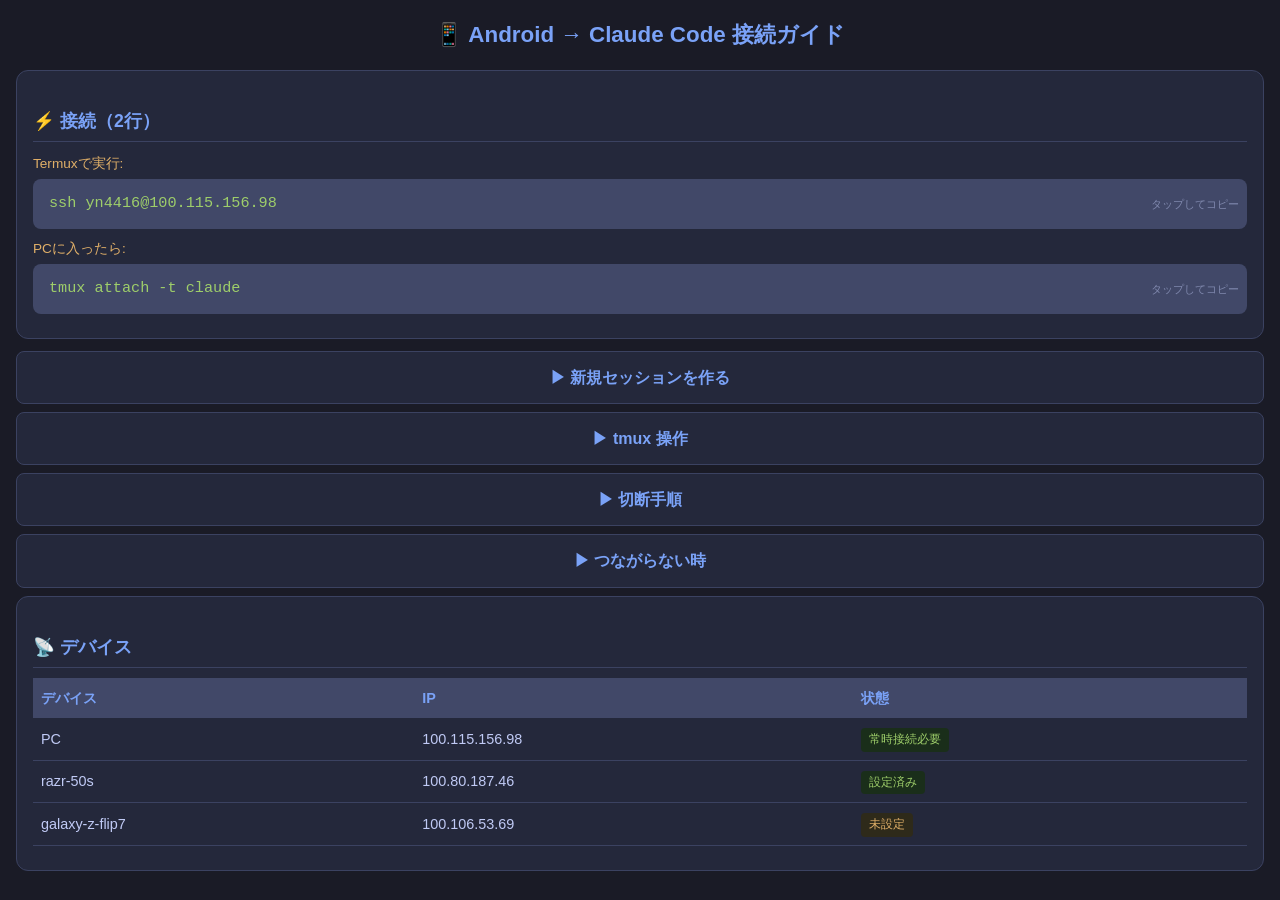
==== index.html @ 0fec6620 "Android SSH接続ガイド" ====
<!DOCTYPE html>
<html lang="ja">
<head>
<meta charset="UTF-8">
<meta name="viewport" content="width=device-width, initial-scale=1.0">
<title>Android SSH接続ガイド</title>
<style>
  :root {
    --bg: #1a1b26;
    --card: #24283b;
    --text: #c0caf5;
    --accent: #7aa2f7;
    --green: #9ece6a;
    --red: #f7768e;
    --yellow: #e0af68;
    --border: #3b4261;
    --code-bg: #414868;
  }
  * { margin: 0; padding: 0; box-sizing: border-box; }
  body {
    font-family: -apple-system, 'Noto Sans JP', sans-serif;
    background: var(--bg);
    color: var(--text);
    padding: 16px;
    line-height: 1.7;
  }
  h1 { color: var(--accent); font-size: 1.4em; margin-bottom: 16px; text-align: center; }
  h2 { color: var(--accent); font-size: 1.1em; margin: 20px 0 10px; border-bottom: 1px solid var(--border); padding-bottom: 4px; }
  .card {
    background: var(--card);
    border: 1px solid var(--border);
    border-radius: 12px;
    padding: 16px;
    margin-bottom: 12px;
  }
  .cmd-group { margin: 8px 0; }
  .cmd-label { color: var(--yellow); font-size: 0.85em; margin-bottom: 4px; }
  .cmd {
    background: var(--code-bg);
    color: var(--green);
    padding: 12px 16px;
    border-radius: 8px;
    font-family: 'Fira Code', 'Courier New', monospace;
    font-size: 0.95em;
    word-break: break-all;
    cursor: pointer;
    position: relative;
    user-select: all;
    -webkit-user-select: all;
  }
  .cmd:active { background: var(--accent); color: var(--bg); }
  .cmd::after {
    content: 'タップしてコピー';
    position: absolute;
    right: 8px;
    top: 50%;
    transform: translateY(-50%);
    font-size: 0.7em;
    color: var(--text);
    opacity: 0.5;
    font-family: sans-serif;
  }
  table { width: 100%; border-collapse: collapse; margin: 8px 0; font-size: 0.9em; }
  th { background: var(--code-bg); color: var(--accent); padding: 8px; text-align: left; }
  td { padding: 8px; border-bottom: 1px solid var(--border); }
  .tag { display: inline-block; padding: 2px 8px; border-radius: 4px; font-size: 0.8em; }
  .tag-ok { background: #1a2e1a; color: var(--green); }
  .tag-ng { background: #2e1a1a; color: var(--red); }
  .tag-wait { background: #2e2a1a; color: var(--yellow); }
  .tip { background: #1a2540; border-left: 3px solid var(--accent); padding: 10px 12px; margin: 8px 0; border-radius: 0 8px 8px 0; font-size: 0.9em; }
  .section-toggle { display: none; }
  .section-label {
    display: block;
    background: var(--card);
    border: 1px solid var(--border);
    border-radius: 8px;
    padding: 12px 16px;
    margin-bottom: 8px;
    cursor: pointer;
    color: var(--accent);
    font-weight: bold;
    text-align: center;
  }
  .section-content { display: none; }
  .section-toggle:checked + .section-label + .section-content { display: block; }
  .section-toggle:checked + .section-label { border-color: var(--accent); }
</style>
</head>
<body>

<h1>📱 Android → Claude Code 接続ガイド</h1>

<!-- 接続 -->
<div class="card">
  <h2>⚡ 接続（2行）</h2>
  <div class="cmd-group">
    <div class="cmd-label">Termuxで実行:</div>
    <div class="cmd" onclick="copyCmd(this)">ssh yn4416@100.115.156.98</div>
  </div>
  <div class="cmd-group">
    <div class="cmd-label">PCに入ったら:</div>
    <div class="cmd" onclick="copyCmd(this)">tmux attach -t claude</div>
  </div>
</div>

<!-- 新規セッション -->
<input type="checkbox" id="s1" class="section-toggle">
<label for="s1" class="section-label">▶ 新規セッションを作る</label>
<div class="section-content">
  <div class="card">
    <div class="cmd-group">
      <div class="cmd" onclick="copyCmd(this)">ssh yn4416@100.115.156.98</div>
    </div>
    <div class="cmd-group">
      <div class="cmd" onclick="copyCmd(this)">tmux new -s claude</div>
    </div>
    <div class="cmd-group">
      <div class="cmd" onclick="copyCmd(this)">claude</div>
    </div>
  </div>
</div>

<!-- tmux操作 -->
<input type="checkbox" id="s2" class="section-toggle">
<label for="s2" class="section-label">▶ tmux 操作</label>
<div class="section-content">
  <div class="card">
    <table>
      <tr><th>操作</th><th>方法</th></tr>
      <tr><td>抜ける（維持）</td><td><code>Ctrl+B</code> → <code>D</code></td></tr>
      <tr><td>戻る</td><td><div class="cmd" style="display:inline;padding:4px 8px;font-size:0.85em" onclick="copyCmd(this)">tmux attach -t claude</div></td></tr>
      <tr><td>一覧</td><td><div class="cmd" style="display:inline;padding:4px 8px;font-size:0.85em" onclick="copyCmd(this)">tmux ls</div></td></tr>
      <tr><td>終了</td><td><div class="cmd" style="display:inline;padding:4px 8px;font-size:0.85em" onclick="copyCmd(this)">tmux kill-session -t claude</div></td></tr>
    </table>
  </div>
</div>

<!-- 切断 -->
<input type="checkbox" id="s3" class="section-toggle">
<label for="s3" class="section-label">▶ 切断手順</label>
<div class="section-content">
  <div class="card">
    <p>1. <code>Ctrl+B</code> → <code>D</code>（tmuxデタッチ）</p>
    <p>2. <code>exit</code>（SSH切断）</p>
    <div class="tip">Claude Codeはtmux内で動き続けます。再接続時はセッションがそのまま残っています。</div>
  </div>
</div>

<!-- つながらない時 -->
<input type="checkbox" id="s4" class="section-toggle">
<label for="s4" class="section-label">▶ つながらない時</label>
<div class="section-content">
  <div class="card">
    <table>
      <tr><th>症状</th><th>やること</th></tr>
      <tr><td>パスワード聞かれる</td><td><code>yn4416@</code> を付けてるか確認</td></tr>
      <tr><td>Connection refused</td><td>PCでWSLターミナルを開く</td></tr>
      <tr><td>Time out</td><td>両デバイスのTailscale起動確認</td></tr>
      <tr><td>画面乱れ</td><td><code>reset</code> or Termux再起動</td></tr>
    </table>
  </div>
</div>

<!-- デバイス -->
<div class="card">
  <h2>📡 デバイス</h2>
  <table>
    <tr><th>デバイス</th><th>IP</th><th>状態</th></tr>
    <tr><td>PC</td><td>100.115.156.98</td><td><span class="tag tag-ok">常時接続必要</span></td></tr>
    <tr><td>razr-50s</td><td>100.80.187.46</td><td><span class="tag tag-ok">設定済み</span></td></tr>
    <tr><td>galaxy-z-flip7</td><td>100.106.53.69</td><td><span class="tag tag-wait">未設定</span></td></tr>
  </table>
</div>

<script>
function copyCmd(el) {
  const text = el.textContent.replace('タップしてコピー','').trim();
  navigator.clipboard.writeText(text).then(() => {
    const orig = el.textContent;
    el.style.background = 'var(--green)';
    el.style.color = 'var(--bg)';
    setTimeout(() => {
      el.style.background = '';
      el.style.color = '';
    }, 500);
  });
}
</script>

</body>
</html>
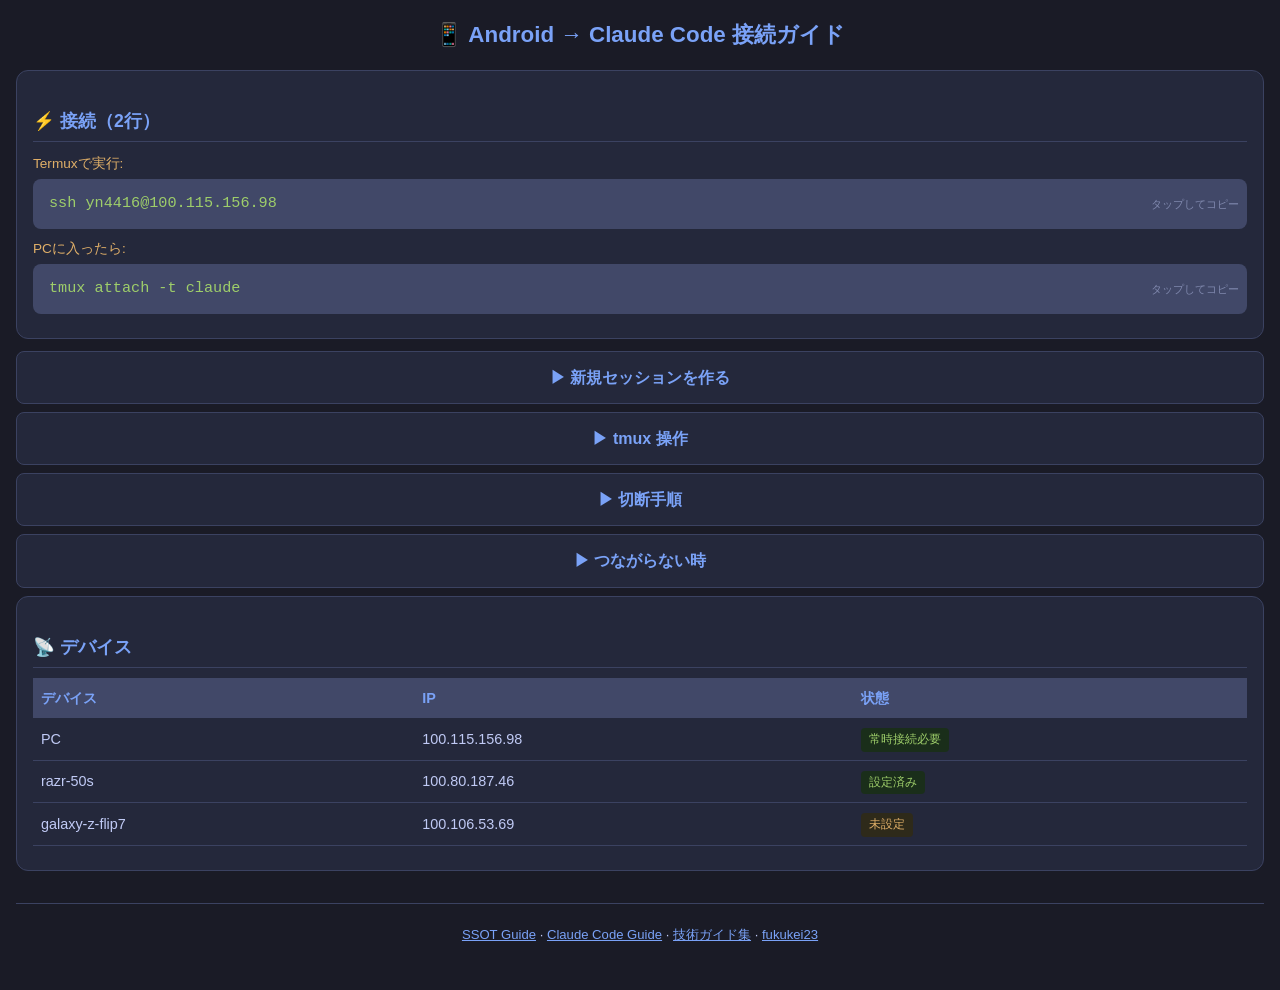
==== commit af72c305: "Add cross-links footer" ====
--- a/index.html
+++ b/index.html
@@ -187,5 +187,12 @@
 }
 </script>
 
+<footer style="text-align:center; padding:20px 16px 28px; border-top:1px solid var(--border); margin-top:32px; font-size:0.82em; color:var(--muted);">
+  <a href="https://fukukei23.github.io/ssot-guide/" style="color:var(--accent);">SSOT Guide</a>
+   · <a href="https://fukukei23.github.io/claude-code-guide/" style="color:var(--accent);">Claude Code Guide</a>
+   · <a href="https://fukukei23.github.io/guides/" style="color:var(--accent);">技術ガイド集</a>
+   · <a href="https://fukukei23.github.io/" style="color:var(--accent);">fukukei23</a>
+</footer>
+
 </body>
 </html>
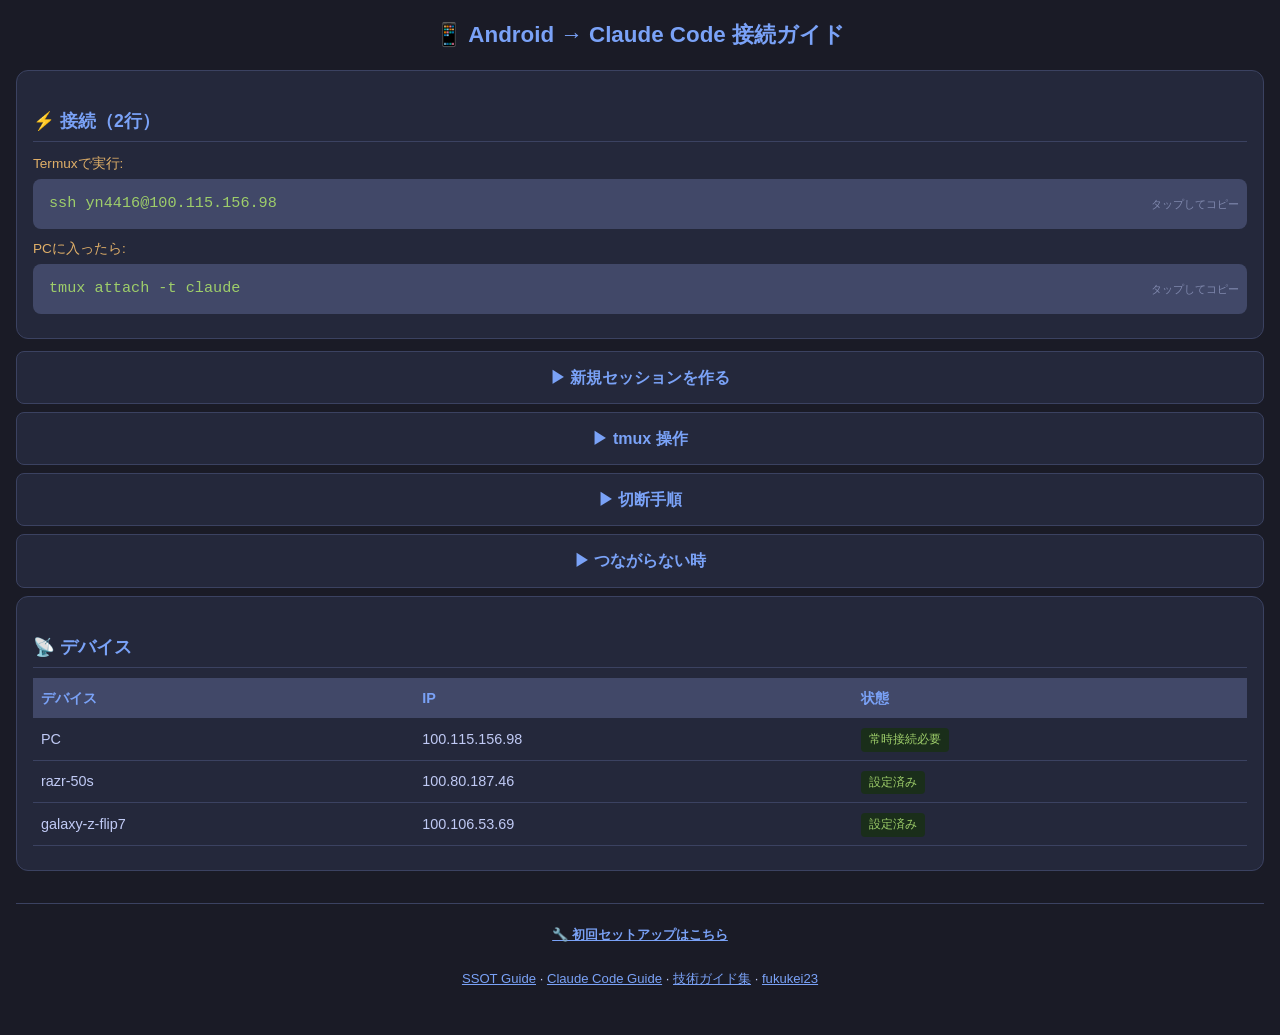
==== commit d51ee973: "Update galaxy-z-flip7 status to 設定済み; add ssh-setup-guide link to footer" ====
--- a/index.html
+++ b/index.html
@@ -168,7 +168,7 @@
     <tr><th>デバイス</th><th>IP</th><th>状態</th></tr>
     <tr><td>PC</td><td>100.115.156.98</td><td><span class="tag tag-ok">常時接続必要</span></td></tr>
     <tr><td>razr-50s</td><td>100.80.187.46</td><td><span class="tag tag-ok">設定済み</span></td></tr>
-    <tr><td>galaxy-z-flip7</td><td>100.106.53.69</td><td><span class="tag tag-wait">未設定</span></td></tr>
+    <tr><td>galaxy-z-flip7</td><td>100.106.53.69</td><td><span class="tag tag-ok">設定済み</span></td></tr>
   </table>
 </div>
 
@@ -188,6 +188,7 @@
 </script>
 
 <footer style="text-align:center; padding:20px 16px 28px; border-top:1px solid var(--border); margin-top:32px; font-size:0.82em; color:var(--muted);">
+  <a href="https://fukukei23.github.io/ssh-setup-guide/" style="color:var(--accent); font-weight:bold;">🔧 初回セットアップはこちら</a><br><br>
   <a href="https://fukukei23.github.io/ssot-guide/" style="color:var(--accent);">SSOT Guide</a>
    · <a href="https://fukukei23.github.io/claude-code-guide/" style="color:var(--accent);">Claude Code Guide</a>
    · <a href="https://fukukei23.github.io/guides/" style="color:var(--accent);">技術ガイド集</a>
